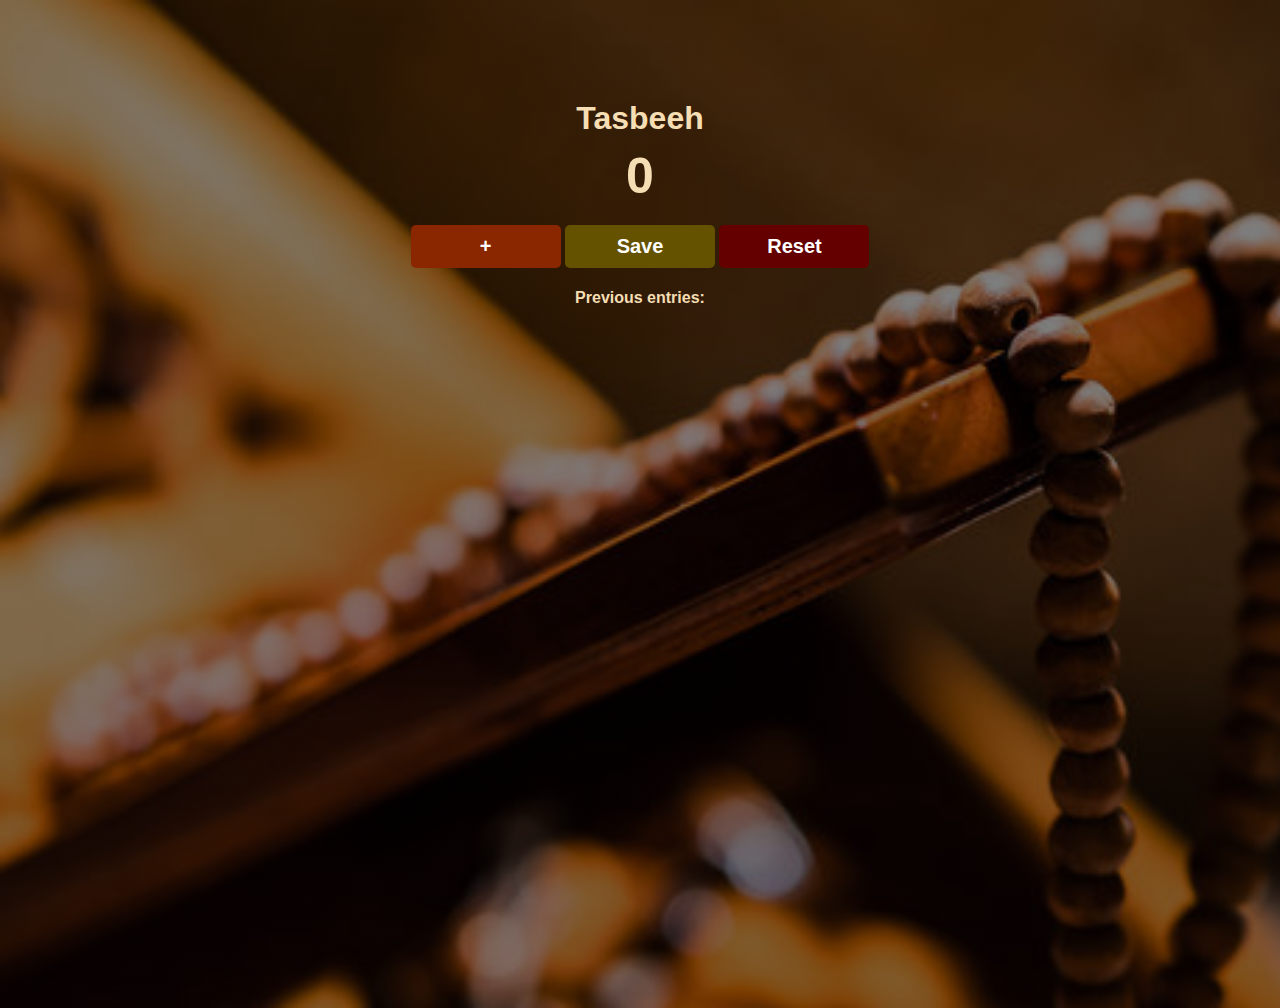
==== index.html @ fa389739 "Add files via upload" ====
<!DOCTYPE html>
<html lang="en">
<head>
    <meta charset="UTF-8">
    <meta http-equiv="X-UA-Compatible" content="IE=edge">
    <meta name="viewport" content="width=device-width, initial-scale=1.0">
    <link rel="stylesheet" href="style.css">
    <link rel="shortcut icon" href="tasbih-icon.png" type="image/x-icon">
    <title>Tasbeeh</title>
</head>
<body>
    <div class="container">
        <h1>Tasbeeh</h1>
        <h2 id="count-el">0</h2>
        <button id="plus-btn" onclick="plus()">+</button>
        <button id="save-btn" onclick="save()">Save</button>
        <button id="reset-btn" onclick="reset()">Reset</button>
        <p id="save-el"> Previous entries: </p>
    </div>
    <script src="index.js"></script>
</body>
</html>
---- style.css ----
body {
    
    background-image: linear-gradient(0deg, rgba(0, 0, 0, 0.5), rgba(0, 0, 0, 0.5)),url("tasbih.jpg");
    background-size: cover;
    font-family: -apple-system, BlinkMacSystemFont, 'Segoe UI', Roboto, Oxygen, Ubuntu, Cantarell, 'Open Sans', 'Helvetica Neue', sans-serif;
    font-weight: bold;
    text-align: center;
    color: wheat;
    height: 100vh;
}

.container{
    max-width: 80%;
    margin: auto;
}

h1 {
    margin-top: 100px;
    margin-bottom: 10px;
}

h2 {
    font-size: 50px;
    margin-top: 0;
    margin-bottom: 20px;
}

button {
    border: none;
    padding: 10px;
    color: white;
    font-weight: bold;
    width: 150px;
    margin-bottom: 5px;
    border-radius: 5px;
}

#plus-btn {
    background: rgb(139, 39, 0);
    font-size: 20px;
}

#plus-btn:hover {
    background: rgb(161, 38, 1);
    font-size: 20px;
    transform: scale(0.99);
    transition: all 0.2s;
}

#save-btn {
    background: rgb(100, 82, 0);
    font-size: 20px;
}
#save-btn:hover {
    background: rgb(128, 99, 2);
    font-size: 20px;
    transform: scale(0.99);
    transition: all 0.2s;
}

#reset-btn {
    background: rgb(100, 0, 0);
    font-size: 20px;
}
#reset-btn:hover {
    background: rgb(128, 2, 2);
    font-size: 20px;
    transform: scale(0.99);
    transition: all 0.2s;
}
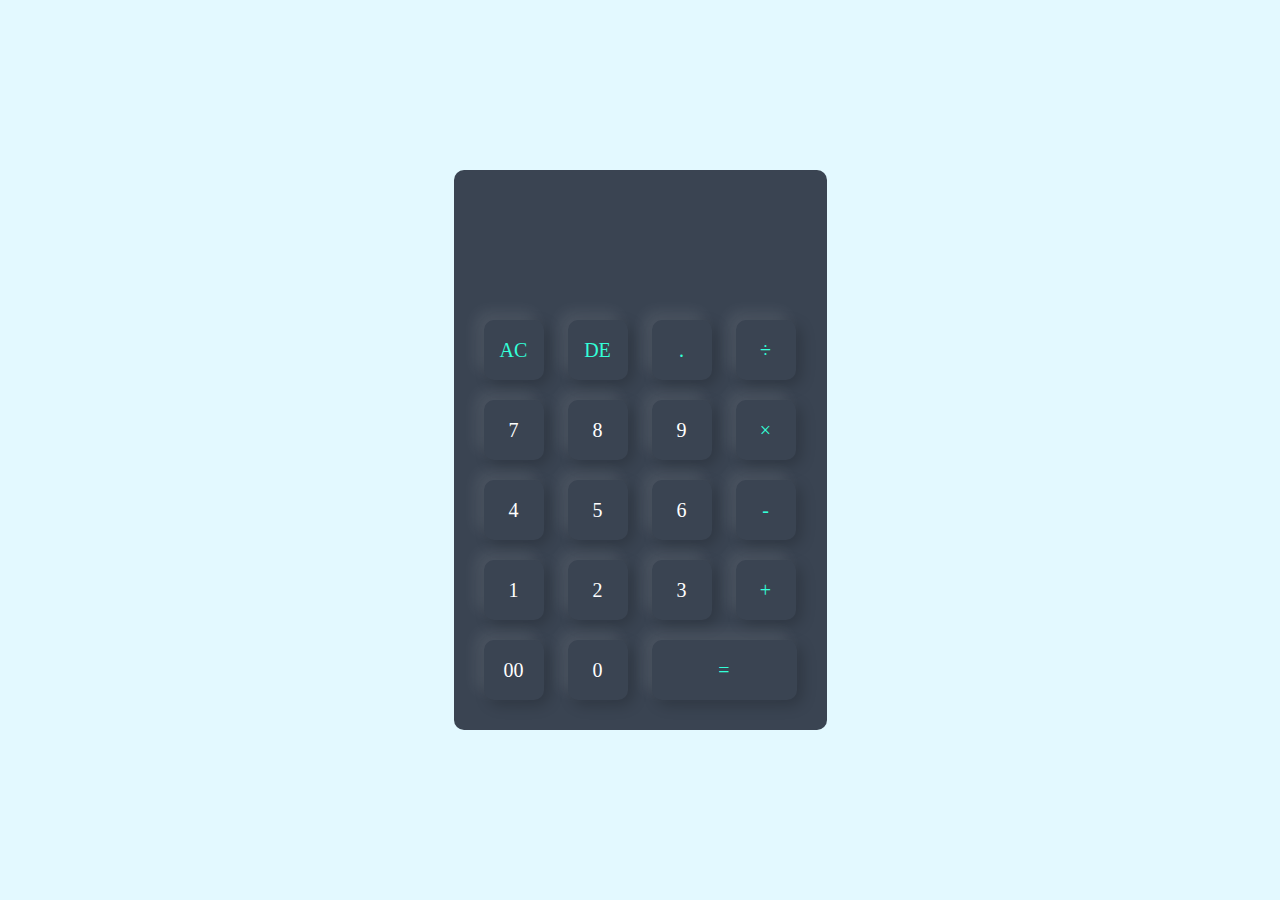
==== commit a43d062b: "Add files via upload" ====
--- a/index.html
+++ b/index.html
@@ -5,18 +5,52 @@
     <meta http-equiv="X-UA-Compatible" content="IE=edge">
     <meta name="viewport" content="width=device-width, initial-scale=1.0">
     <link rel="stylesheet" href="style.css">
-    <link rel="shortcut icon" href="tasbih-icon.png" type="image/x-icon">
-    <title>Tasbeeh</title>
+    <link rel="shortcut icon" href="calculator.png" type="image/x-icon">
+    <title>Calculator</title>
 </head>
 <body>
     <div class="container">
-        <h1>Tasbeeh</h1>
-        <h2 id="count-el">0</h2>
-        <button id="plus-btn" onclick="plus()">+</button>
-        <button id="save-btn" onclick="save()">Save</button>
-        <button id="reset-btn" onclick="reset()">Reset</button>
-        <p id="save-el"> Previous entries: </p>
+        <div class="calculator">
+            <form>
+                <div class="display">
+                    <input type="text" name="display">
+                </div>
+                <div>
+                    <input type="button" value="AC" onclick="display.value = '' " class="operator">
+                    <input type="button" value="DE" onclick="display.value = display.value.toString().slice(0,-1)" class="operator">
+                    <input type="button" value="." onclick="display.value += '.' " class="operator">
+                    <input type="button" value="&divide" onclick="display.value += '/' " class="operator">
+                </div>
+                <div>
+                    <input type="button" value="7" onclick="display.value += '7' ">
+                    <input type="button" value="8" onclick="display.value += '8' ">
+                    <input type="button" value="9" onclick="display.value += '9' ">
+                    <input type="button" value="&times" onclick="display.value += '*' " class="operator">
+                </div>
+                <div>
+                    <input type="button" value="4" onclick="display.value += '4' ">
+                    <input type="button" value="5" onclick="display.value += '5' ">
+                    <input type="button" value="6" onclick="display.value += '6' ">
+                    <input type="button" value="-" onclick="display.value += '-' " class="operator">
+                </div>
+                <div>
+                    <input type="button" value="1" onclick="display.value += '1' ">
+                    <input type="button" value="2" onclick="display.value += '2' ">
+                    <input type="button" value="3" onclick="display.value += '3' ">
+                    <input type="button" value="+" onclick="display.value += '+' " class="operator">
+                </div>
+                <div>
+                    <input type="button" value="00" onclick="display.value += '00' ">
+                    <input type="button" value="0" onclick="display.value += '0' ">
+                    <input type="button" value="=" style="width: 145px;" onclick="display.value = eval(display.value)" class="operator">
+                </div>
+            </form>
+        </div>
+
+
+
+
+
     </div>
-    <script src="index.js"></script>
 </body>
 </html>--- a/style.css
+++ b/style.css
@@ -1,71 +1,53 @@
-body {
-    
-    background-image: linear-gradient(0deg, rgba(0, 0, 0, 0.5), rgba(0, 0, 0, 0.5)),url("tasbih.jpg");
-    background-size: cover;
-    font-family: -apple-system, BlinkMacSystemFont, 'Segoe UI', Roboto, Oxygen, Ubuntu, Cantarell, 'Open Sans', 'Helvetica Neue', sans-serif;
-    font-weight: bold;
-    text-align: center;
-    color: wheat;
-    height: 100vh;
+*{
+    margin: 0;
+    padding: 0;
+    font-family: 'Poppins','sans-serif';
+    box-sizing: border-box;
 }
 
 .container{
-    max-width: 80%;
-    margin: auto;
+    width: 100%;
+    height: 100vh;
+    background-color: #e3f9ff;
+    display: flex;
+    align-items: center;
+    justify-content: center;
 }
 
-h1 {
-    margin-top: 100px;
-    margin-bottom: 10px;
+.calculator{
+    background-color: #3a4452;
+    padding: 20px;
+    border-radius: 10px;
 }
 
-h2 {
-    font-size: 50px;
-    margin-top: 0;
-    margin-bottom: 20px;
+.calculator form  input{
+    border: 0;
+    outline: 0;
+    width: 60px;
+    height: 60px;
+    border-radius: 10px;
+    box-shadow: -8px -8px 15px rgba(255, 255, 255, 0.09), 5px 5px 15px rgba(0, 0, 0, 0.2);
+    background: transparent;
+    font-size: 20px;
+    color: rgb(255, 255, 255);
+    cursor: pointer;
+    margin: 10px;
 }
 
-button {
-    border: none;
-    padding: 10px;
-    color: white;
-    font-weight: bold;
-    width: 150px;
-    margin-bottom: 5px;
-    border-radius: 5px;
+form .display{
+    display: flex;
+    justify-content: flex-end;
+    margin: 20px 0;
 }
 
-#plus-btn {
-    background: rgb(139, 39, 0);
-    font-size: 20px;
+form .display input{
+    text-align: right;
+    flex: 1;
+    font-size: 45px;
+    box-shadow: none;
 }
 
-#plus-btn:hover {
-    background: rgb(161, 38, 1);
-    font-size: 20px;
-    transform: scale(0.99);
-    transition: all 0.2s;
+
+form input.operator{
+    color: #33ffd8;
 }
-
-#save-btn {
-    background: rgb(100, 82, 0);
-    font-size: 20px;
-}
-#save-btn:hover {
-    background: rgb(128, 99, 2);
-    font-size: 20px;
-    transform: scale(0.99);
-    transition: all 0.2s;
-}
-
-#reset-btn {
-    background: rgb(100, 0, 0);
-    font-size: 20px;
-}
-#reset-btn:hover {
-    background: rgb(128, 2, 2);
-    font-size: 20px;
-    transform: scale(0.99);
-    transition: all 0.2s;
-}
-
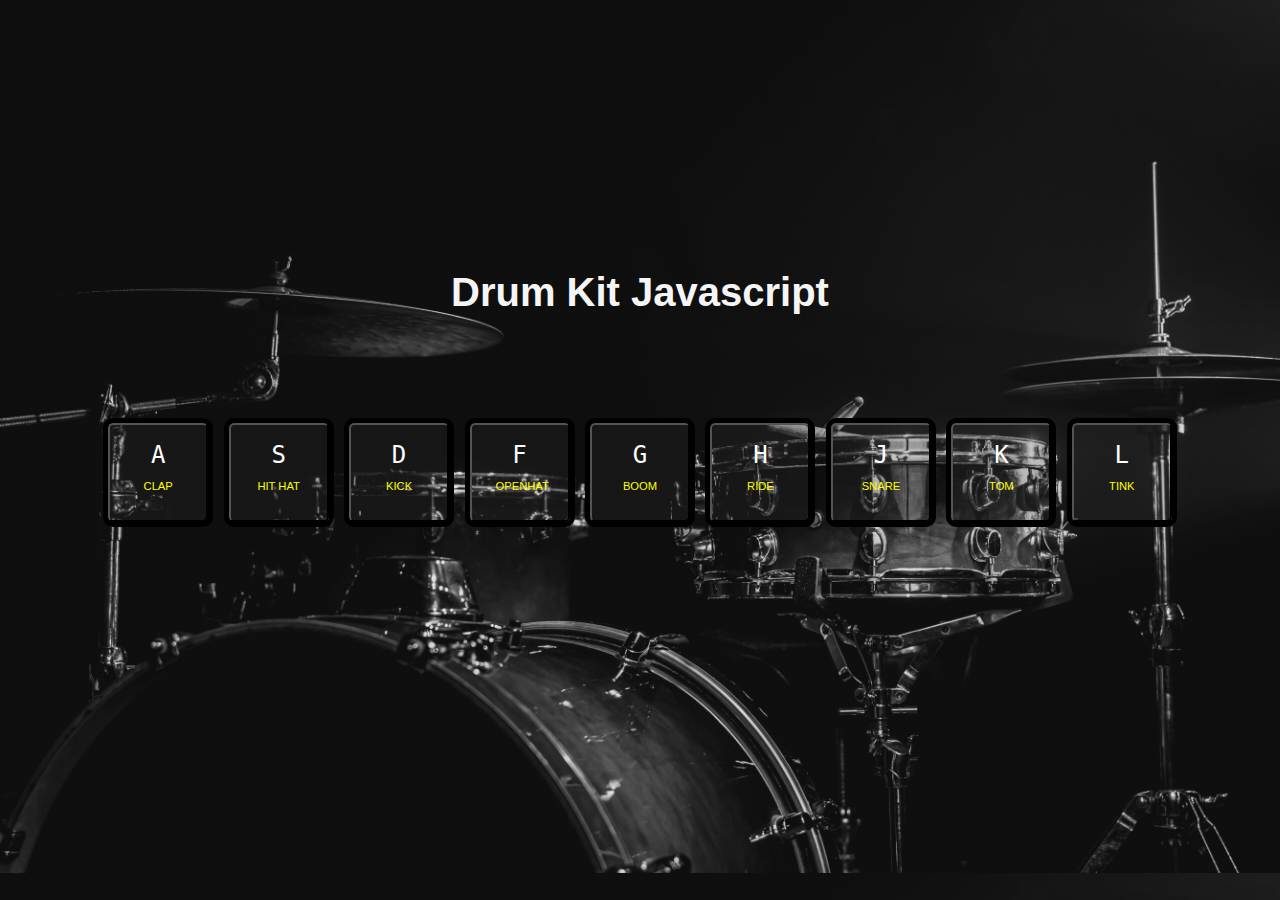
==== commit 7502a082: "Add files via upload" ====
--- a/index.html
+++ b/index.html
@@ -5,52 +5,33 @@
     <meta http-equiv="X-UA-Compatible" content="IE=edge">
     <meta name="viewport" content="width=device-width, initial-scale=1.0">
     <link rel="stylesheet" href="style.css">
-    <link rel="shortcut icon" href="calculator.png" type="image/x-icon">
-    <title>Calculator</title>
+    <link rel="shortcut icon" href="drummer.png" type="image/x-icon">
+    <title>Drum Kit Javascript</title>
 </head>
 <body>
     <div class="container">
-        <div class="calculator">
-            <form>
-                <div class="display">
-                    <input type="text" name="display">
-                </div>
-                <div>
-                    <input type="button" value="AC" onclick="display.value = '' " class="operator">
-                    <input type="button" value="DE" onclick="display.value = display.value.toString().slice(0,-1)" class="operator">
-                    <input type="button" value="." onclick="display.value += '.' " class="operator">
-                    <input type="button" value="&divide" onclick="display.value += '/' " class="operator">
-                </div>
-                <div>
-                    <input type="button" value="7" onclick="display.value += '7' ">
-                    <input type="button" value="8" onclick="display.value += '8' ">
-                    <input type="button" value="9" onclick="display.value += '9' ">
-                    <input type="button" value="&times" onclick="display.value += '*' " class="operator">
-                </div>
-                <div>
-                    <input type="button" value="4" onclick="display.value += '4' ">
-                    <input type="button" value="5" onclick="display.value += '5' ">
-                    <input type="button" value="6" onclick="display.value += '6' ">
-                    <input type="button" value="-" onclick="display.value += '-' " class="operator">
-                </div>
-                <div>
-                    <input type="button" value="1" onclick="display.value += '1' ">
-                    <input type="button" value="2" onclick="display.value += '2' ">
-                    <input type="button" value="3" onclick="display.value += '3' ">
-                    <input type="button" value="+" onclick="display.value += '+' " class="operator">
-                </div>
-                <div>
-                    <input type="button" value="00" onclick="display.value += '00' ">
-                    <input type="button" value="0" onclick="display.value += '0' ">
-                    <input type="button" value="=" style="width: 145px;" onclick="display.value = eval(display.value)" class="operator">
-                </div>
-            </form>
+        <h1>Drum Kit Javascript</h1>
+        <div class="keys">
+            <button data-key="65" class="key"><kbd>A</kbd><p>CLAP</p></button>
+            <button data-key="83" class="key"><kbd>S</kbd><p>HIT HAT</p></button>
+            <button data-key="68" class="key"><kbd>D</kbd><p>KICK</p></button>
+            <button data-key="70" class="key"><kbd>F</kbd><p>OPENHAT</p></button>
+            <button data-key="71" class="key"><kbd>G</kbd><p>BOOM</p></button>
+            <button data-key="72" class="key"><kbd>H</kbd><p>RIDE</p></button>
+            <button data-key="74" class="key"><kbd>J</kbd><p>SNARE</p></button>
+            <button data-key="75" class="key"><kbd>K</kbd><p>TOM</p></button>
+            <button data-key="76" class="key"><kbd>L</kbd><p>TINK</p></button>
         </div>
-
-
-
-
-
+        <audio data-key="65" src="clap.wav"></audio>
+        <audio data-key="83" src="hit hat.wav"></audio>
+        <audio data-key="68" src="kick.wav"></audio>
+        <audio data-key="70" src="open hat.wav"></audio>
+        <audio data-key="71" src="boom.wav"></audio>
+        <audio data-key="72" src="ride.wav"></audio>
+        <audio data-key="74" src="snare.wav"></audio>
+        <audio data-key="75" src="tom.wav"></audio>
+        <audio data-key="76" src="tink.wav"></audio>
     </div>
+    <script src="index.js"></script>
 </body>
 </html>--- a/style.css
+++ b/style.css
@@ -1,53 +1,51 @@
-*{
+body{
     margin: 0;
     padding: 0;
-    font-family: 'Poppins','sans-serif';
-    box-sizing: border-box;
+    background-image: linear-gradient(0deg, rgba(85, 85, 85, 0.171), rgba(85, 85, 85, 0.171)),url("bg.jpg");
+    background-size: cover;
+    font-family: 'Helvica', sans-serif;
+    min-height: 97vh;
+    color: whitesmoke;
+    display: flex;
+    align-items: center;
+    text-align: center;
+    justify-content: center;
+}
+.container{
+    margin-top: -100px;
 }
 
-.container{
-    width: 100%;
-    height: 100vh;
-    background-color: #e3f9ff;
-    display: flex;
-    align-items: center;
-    justify-content: center;
+h1{
+    font-size: 40px;
+}
+.keys{
+    margin-top: 100px;
+}
+    
+
+.keys button{
+    outline: 5px solid black;
+    border-radius: 5px;
+    background: rgba(63, 61, 61, 0.171);
+    /* box-shadow: rgba(124, 124, 124, 0.19) 0px 10px 20px, rgba(124, 124, 124, 0.23) 0px 6px 6px; */
+    margin: 0.5rem;
+    padding: 1rem 1.5rem;
+    transition: all 1.07s;
+    width: 100px;
+    font-size: 1.5rem;
+    color: white;
+    text-align: center;
 }
 
-.calculator{
-    background-color: #3a4452;
-    padding: 20px;
-    border-radius: 10px;
+.keys button p{
+    color: rgb(255, 255, 0);
+    font-size: 0.7rem;
 }
 
-.calculator form  input{
-    border: 0;
+.playing{
+    transform: scale(1.1);
+    box-shadow: rgba(255, 255, 0, 0.19) 0px 20px 50px, rgba(255, 255, 0, 0.23) 0px 20px 50px;
+    border:  5px solid yellow;
     outline: 0;
-    width: 60px;
-    height: 60px;
-    border-radius: 10px;
-    box-shadow: -8px -8px 15px rgba(255, 255, 255, 0.09), 5px 5px 15px rgba(0, 0, 0, 0.2);
-    background: transparent;
-    font-size: 20px;
-    color: rgb(255, 255, 255);
-    cursor: pointer;
-    margin: 10px;
 }
 
-form .display{
-    display: flex;
-    justify-content: flex-end;
-    margin: 20px 0;
-}
-
-form .display input{
-    text-align: right;
-    flex: 1;
-    font-size: 45px;
-    box-shadow: none;
-}
-
-
-form input.operator{
-    color: #33ffd8;
-}
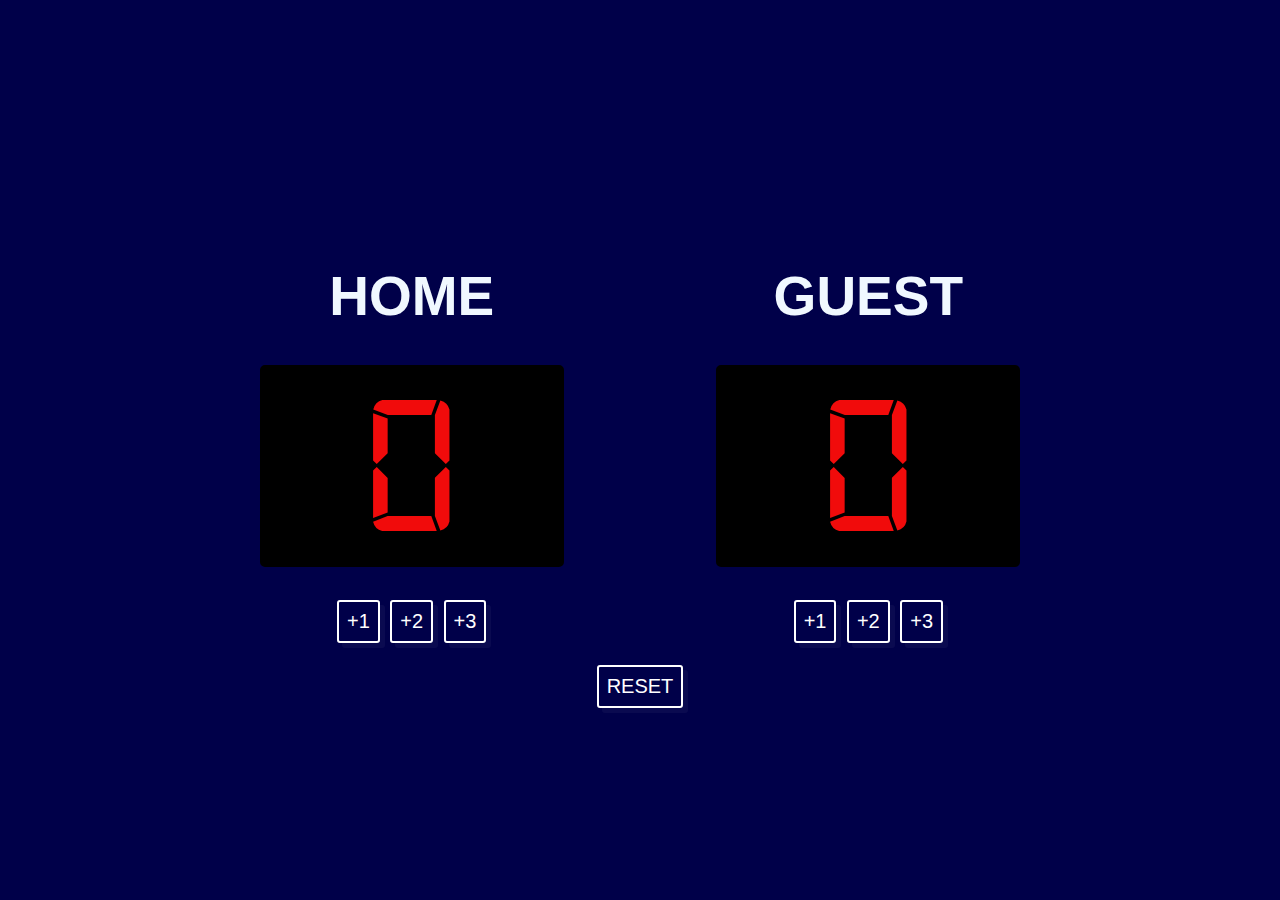
==== commit d452c236: "Add files via upload" ====
--- a/index.html
+++ b/index.html
@@ -4,34 +4,37 @@
     <meta charset="UTF-8">
     <meta http-equiv="X-UA-Compatible" content="IE=edge">
     <meta name="viewport" content="width=device-width, initial-scale=1.0">
+    <link rel="shortcut icon" href="basketball.png" type="image/x-icon">
+    <title>Basketball Dashboard</title>
     <link rel="stylesheet" href="style.css">
-    <link rel="shortcut icon" href="drummer.png" type="image/x-icon">
-    <title>Drum Kit Javascript</title>
 </head>
 <body>
     <div class="container">
-        <h1>Drum Kit Javascript</h1>
-        <div class="keys">
-            <button data-key="65" class="key"><kbd>A</kbd><p>CLAP</p></button>
-            <button data-key="83" class="key"><kbd>S</kbd><p>HIT HAT</p></button>
-            <button data-key="68" class="key"><kbd>D</kbd><p>KICK</p></button>
-            <button data-key="70" class="key"><kbd>F</kbd><p>OPENHAT</p></button>
-            <button data-key="71" class="key"><kbd>G</kbd><p>BOOM</p></button>
-            <button data-key="72" class="key"><kbd>H</kbd><p>RIDE</p></button>
-            <button data-key="74" class="key"><kbd>J</kbd><p>SNARE</p></button>
-            <button data-key="75" class="key"><kbd>K</kbd><p>TOM</p></button>
-            <button data-key="76" class="key"><kbd>L</kbd><p>TINK</p></button>
+        <div class="home-el">
+            <h1>Home</h1>
+            <div>
+                <p id="zero-h">0</p>
+            </div>
+            <div>
+                <button id="home-1" onclick="plusOneHome()">+1</button>
+                <button id="home-2" onclick="plusTwoHome()">+2</button>
+                <button id="home-3" onclick="plusThreeHome()">+3</button>
+            </div>
         </div>
-        <audio data-key="65" src="clap.wav"></audio>
-        <audio data-key="83" src="hit hat.wav"></audio>
-        <audio data-key="68" src="kick.wav"></audio>
-        <audio data-key="70" src="open hat.wav"></audio>
-        <audio data-key="71" src="boom.wav"></audio>
-        <audio data-key="72" src="ride.wav"></audio>
-        <audio data-key="74" src="snare.wav"></audio>
-        <audio data-key="75" src="tom.wav"></audio>
-        <audio data-key="76" src="tink.wav"></audio>
+        <div style="margin-top: 500px;"><button onclick="reset()">RESET</button></div>
+        <div class="guest-el">
+            <h1>Guest</h1>
+            <div>
+                <p id="zero-g">0</p>
+            </div>
+            <div>
+                <button id="guest-1" onclick="plusOneGuest()">+1</button>
+                <button id="guest-2" onclick="plusTwoGuest()">+2</button>
+                <button id="guest-3" onclick="plusThreeGuest()">+3</button>
+            </div>
+        </div>
     </div>
+    
     <script src="index.js"></script>
 </body>
 </html>--- a/style.css
+++ b/style.css
@@ -1,51 +1,48 @@
 body{
     margin: 0;
     padding: 0;
-    background-image: linear-gradient(0deg, rgba(85, 85, 85, 0.171), rgba(85, 85, 85, 0.171)),url("bg.jpg");
-    background-size: cover;
-    font-family: 'Helvica', sans-serif;
+    background-color: rgb(0, 0, 73);
+    font-family: 'Calibri', sans-serif;
     min-height: 97vh;
-    color: whitesmoke;
+    display: flex;
+    text-align: center;
+    justify-content: center;
+    color: aliceblue;
+}
+.container{
     display: flex;
     align-items: center;
-    text-align: center;
-    justify-content: center;
-}
-.container{
-    margin-top: -100px;
 }
 
 h1{
-    font-size: 40px;
-}
-.keys{
-    margin-top: 100px;
-}
-    
-
-.keys button{
-    outline: 5px solid black;
-    border-radius: 5px;
-    background: rgba(63, 61, 61, 0.171);
-    /* box-shadow: rgba(124, 124, 124, 0.19) 0px 10px 20px, rgba(124, 124, 124, 0.23) 0px 6px 6px; */
-    margin: 0.5rem;
-    padding: 1rem 1.5rem;
-    transition: all 1.07s;
-    width: 100px;
-    font-size: 1.5rem;
-    color: white;
-    text-align: center;
+    font-size: 55px;
+    text-transform: uppercase;
 }
 
-.keys button p{
-    color: rgb(255, 255, 0);
-    font-size: 0.7rem;
+@font-face{
+    font-family:'digital-clock-font';
+    src: url('digital-7.ttf');
+   }
+
+p{
+    font-size: 200px;
+    margin: 30px;
+    color: rgb(241, 11, 11);
+    background: black;
+    padding: 0px 50px;
+    font-family:'digital-clock-font';
+    border: 2px solid #000000;
+    border-radius: 5px;
+    width: 200px;
 }
 
-.playing{
-    transform: scale(1.1);
-    box-shadow: rgba(255, 255, 0, 0.19) 0px 20px 50px, rgba(255, 255, 0, 0.23) 0px 20px 50px;
-    border:  5px solid yellow;
-    outline: 0;
+button{
+    border: 2px solid white;
+    background: transparent;
+    color: #ffffff;
+    box-shadow: rgba(255, 255, 255, 0.041)5px 5px;
+    font-size: 20px;
+    border-radius: 3px;
+    padding: 8px;
+    margin: 3px;
 }
-
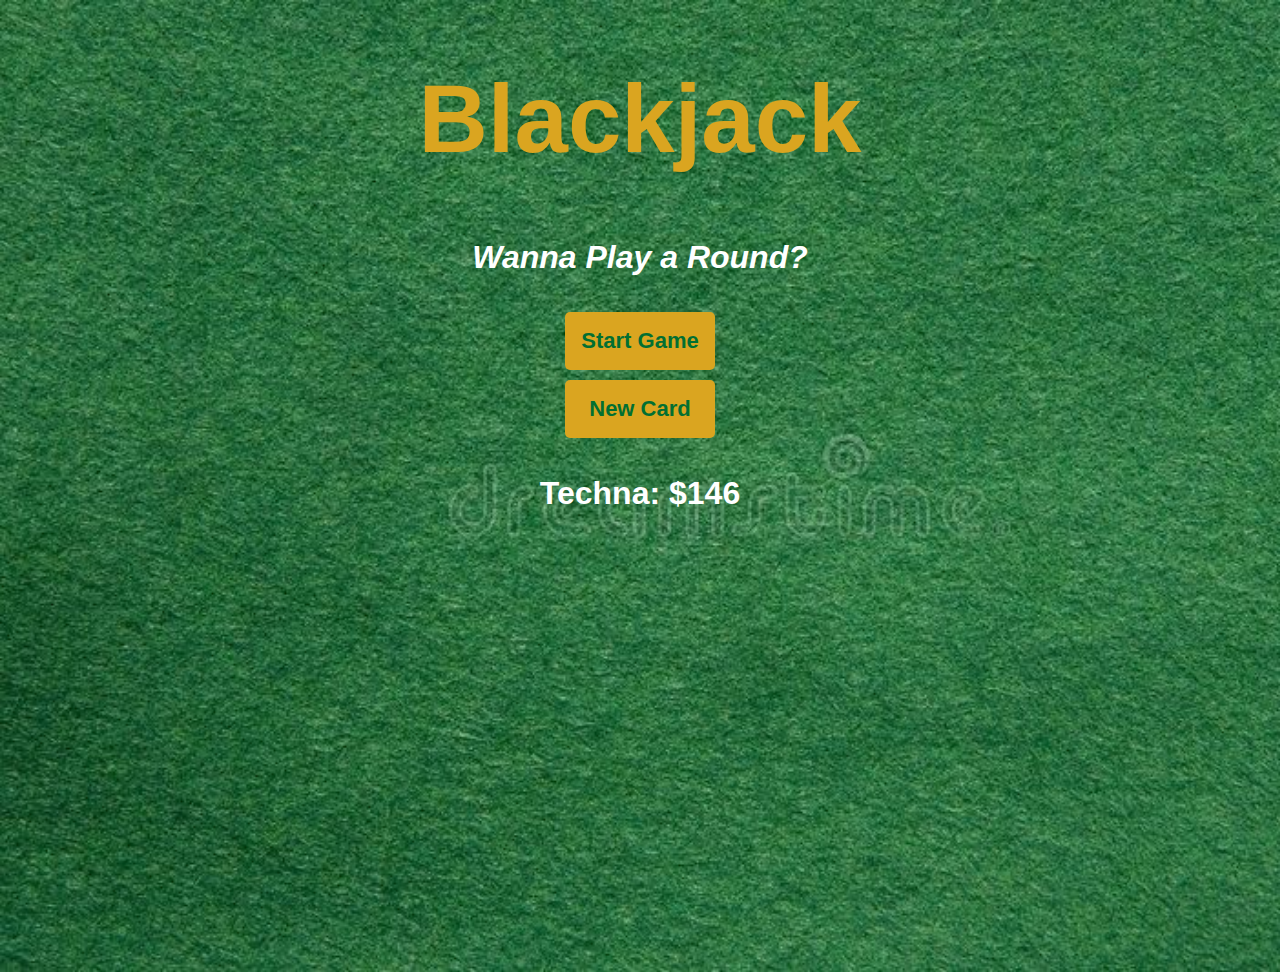
==== commit ef9088e1: "Add files via upload" ====
--- a/index.html
+++ b/index.html
@@ -4,37 +4,22 @@
     <meta charset="UTF-8">
     <meta http-equiv="X-UA-Compatible" content="IE=edge">
     <meta name="viewport" content="width=device-width, initial-scale=1.0">
-    <link rel="shortcut icon" href="basketball.png" type="image/x-icon">
-    <title>Basketball Dashboard</title>
+    <link rel="shortcut icon" href="blackjack.png" type="image/x-icon">
+    <title>Blackjack</title>
     <link rel="stylesheet" href="style.css">
 </head>
 <body>
-    <div class="container">
-        <div class="home-el">
-            <h1>Home</h1>
-            <div>
-                <p id="zero-h">0</p>
-            </div>
-            <div>
-                <button id="home-1" onclick="plusOneHome()">+1</button>
-                <button id="home-2" onclick="plusTwoHome()">+2</button>
-                <button id="home-3" onclick="plusThreeHome()">+3</button>
-            </div>
-        </div>
-        <div style="margin-top: 500px;"><button onclick="reset()">RESET</button></div>
-        <div class="guest-el">
-            <h1>Guest</h1>
-            <div>
-                <p id="zero-g">0</p>
-            </div>
-            <div>
-                <button id="guest-1" onclick="plusOneGuest()">+1</button>
-                <button id="guest-2" onclick="plusTwoGuest()">+2</button>
-                <button id="guest-3" onclick="plusThreeGuest()">+3</button>
-            </div>
-        </div>
+    <h1>Blackjack</h1>
+    <div class="message-el">
+        <p id="msg-el">Wanna Play a Round?</p>        
+    </div>      
+        <p id="cards-el"></p>        
+        <p id="sum-el"></p> 
+    <button  onclick="startGame()">Start Game</button>
+    <div>
+        <button  onclick="newCard()">New Card</button>
     </div>
-    
+    <p id="player-el"></p>
     <script src="index.js"></script>
 </body>
 </html>--- a/style.css
+++ b/style.css
@@ -1,48 +1,35 @@
 body{
-    margin: 0;
-    padding: 0;
-    background-color: rgb(0, 0, 73);
-    font-family: 'Calibri', sans-serif;
-    min-height: 97vh;
-    display: flex;
+    font-family: 'Trebuchet MS', 'Lucida Sans Unicode', 'Lucida Grande', 'Lucida Sans', Arial, sans-serif;
+    background-image: url(table.jpg);
+    background-size: cover;
     text-align: center;
-    justify-content: center;
-    color: aliceblue;
-}
-.container{
-    display: flex;
-    align-items: center;
+    color: #ffffff;
+    min-height: 100vh;
+    font-size: 2rem;
+    font-weight: bold;
 }
 
 h1{
-    font-size: 55px;
-    text-transform: uppercase;
+   color: rgb(218, 165, 32);
+   font-size: 6rem;
+}
+.message-el{
+   color: #ffffff;
+   font-style: italic;
 }
 
-@font-face{
-    font-family:'digital-clock-font';
-    src: url('digital-7.ttf');
-   }
 
-p{
-    font-size: 200px;
-    margin: 30px;
-    color: rgb(241, 11, 11);
-    background: black;
-    padding: 0px 50px;
-    font-family:'digital-clock-font';
-    border: 2px solid #000000;
+button{
+    color: #016f32;
+    width: 150px;
+    padding: 1rem;
+    background: goldenrod;
+    outline: none;
+    border: none;
+    font-size: 22px;
     border-radius: 5px;
-    width: 200px;
+    font-weight: bold;
+    margin: 0.3rem;
 }
 
-button{
-    border: 2px solid white;
-    background: transparent;
-    color: #ffffff;
-    box-shadow: rgba(255, 255, 255, 0.041)5px 5px;
-    font-size: 20px;
-    border-radius: 3px;
-    padding: 8px;
-    margin: 3px;
-}
+
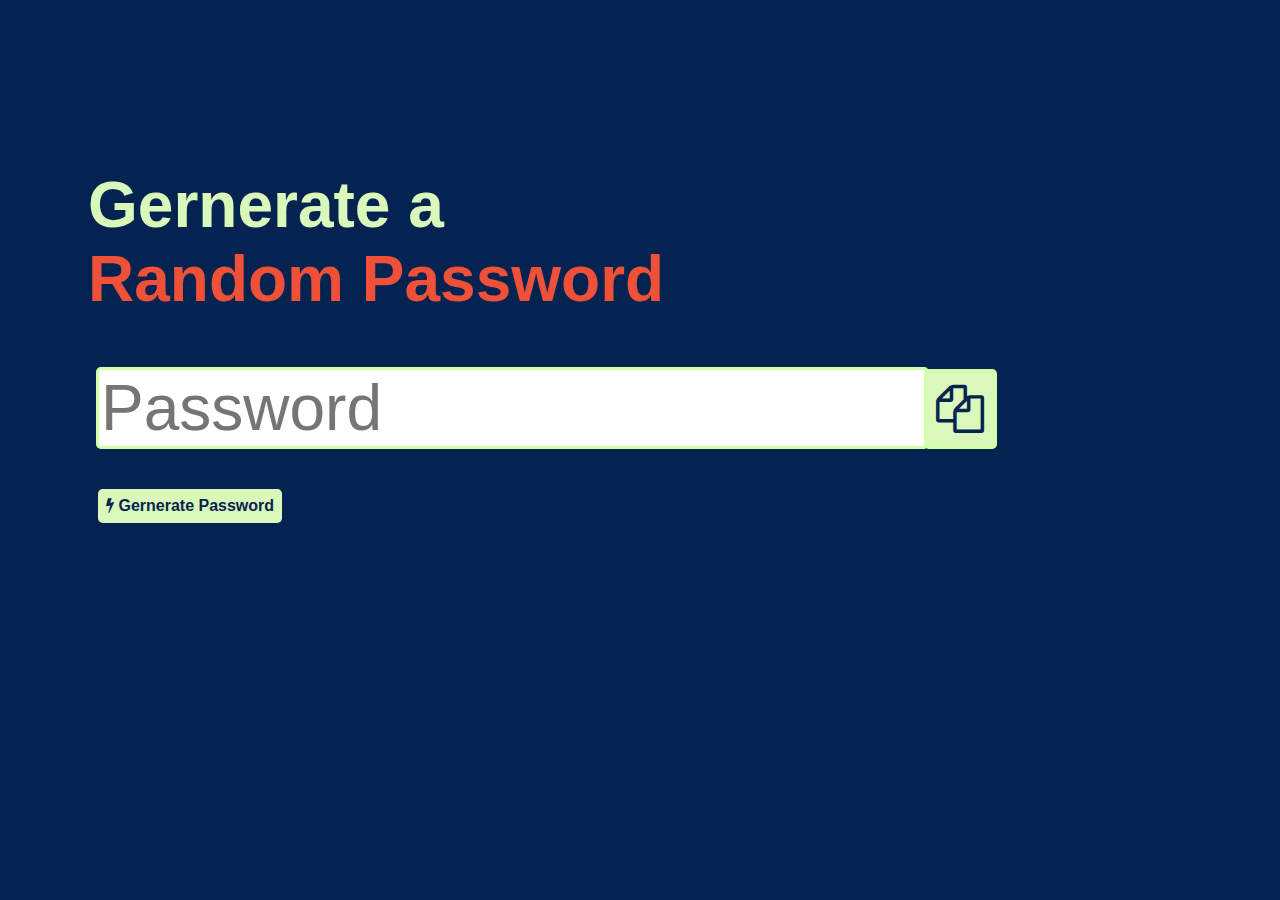
==== commit 6e6c0ffe: "Add files via upload" ====
--- a/index.html
+++ b/index.html
@@ -4,22 +4,20 @@
     <meta charset="UTF-8">
     <meta http-equiv="X-UA-Compatible" content="IE=edge">
     <meta name="viewport" content="width=device-width, initial-scale=1.0">
-    <link rel="shortcut icon" href="blackjack.png" type="image/x-icon">
-    <title>Blackjack</title>
+    <link rel="shortcut icon" href="icon.png" type="image/x-icon">
+    <link rel="stylesheet" href="https://cdnjs.cloudflare.com/ajax/libs/font-awesome/4.7.0/css/font-awesome.min.css">
+    <title>Random Password Gernerator</title>
     <link rel="stylesheet" href="style.css">
 </head>
 <body>
-    <h1>Blackjack</h1>
-    <div class="message-el">
-        <p id="msg-el">Wanna Play a Round?</p>        
-    </div>      
-        <p id="cards-el"></p>        
-        <p id="sum-el"></p> 
-    <button  onclick="startGame()">Start Game</button>
-    <div>
-        <button  onclick="newCard()">New Card</button>
+    <div class="container">
+        <h1>Gernerate a <div class="rndm">Random Password</div></h1>
+        <input type="text" name="" id="pswrd" placeholder="Password" readonly>
+        <button id="btn-copy" onclick="copyPSWRD()"><i class="fa fa-copy"></i></button>
+        <div>
+            <button id="btn" onclick="gerneratePSWRD()"><i class="fa fa-bolt"></i> Gernerate Password </button>
+        </div>
     </div>
-    <p id="player-el"></p>
     <script src="index.js"></script>
 </body>
-</html>+</html>
--- a/style.css
+++ b/style.css
@@ -1,35 +1,58 @@
 body{
     font-family: 'Trebuchet MS', 'Lucida Sans Unicode', 'Lucida Grande', 'Lucida Sans', Arial, sans-serif;
-    background-image: url(table.jpg);
-    background-size: cover;
-    text-align: center;
-    color: #ffffff;
-    min-height: 100vh;
-    font-size: 2rem;
-    font-weight: bold;
+    background-color: rgb(5, 35, 80);
+    text-align: start;
+    color:rgb(217, 248, 186); 
+    display: flex;
+    justify-content: start;
 }
 
+.container{
+    margin: 5rem;
+
+}
+.rndm{
+    color: rgb(239, 80, 56);
+}
 h1{
-   color: rgb(218, 165, 32);
-   font-size: 6rem;
+   color:rgb(217, 248, 186);
+   font-size: 4rem;
+   margin-top: 5rem;
 }
-.message-el{
-   color: #ffffff;
-   font-style: italic;
+input{
+    border: 0.2rem rgb(212, 255, 169) solid;
+    border-radius: 0.3rem;
+    color: rgb(5, 35, 80);
+   font-size: 4rem;
+    margin: 8px;
+    outline: none;
 }
 
 
-button{
-    color: #016f32;
-    width: 150px;
-    padding: 1rem;
-    background: goldenrod;
+#btn{
+    background-color:rgb(217, 248, 186);
+    color: rgb(5, 35, 80);
+    border: none;
     outline: none;
-    border: none;
-    font-size: 22px;
-    border-radius: 5px;
+    border-radius: 0.3rem;
+    padding: 0.5rem;
+    font-size: 1rem;
     font-weight: bold;
-    margin: 0.3rem;
+    margin: 10px;
+    margin-top: 2rem;
+    cursor: pointer;
+}
+#btn-copy{
+    background-color:rgb(217, 248, 186);
+    color: rgb(5, 35, 80);
+    border: 0.19rem rgb(212, 255, 169) solid;
+    border-radius: 0.3rem;
+    font-size: 3rem;
+    z-index: 1000;
+    padding: 0.6rem;
+    position: relative;
+    bottom: 0.25rem;
+    right: 1.1rem;
+    cursor: pointer;
 }
 
-
